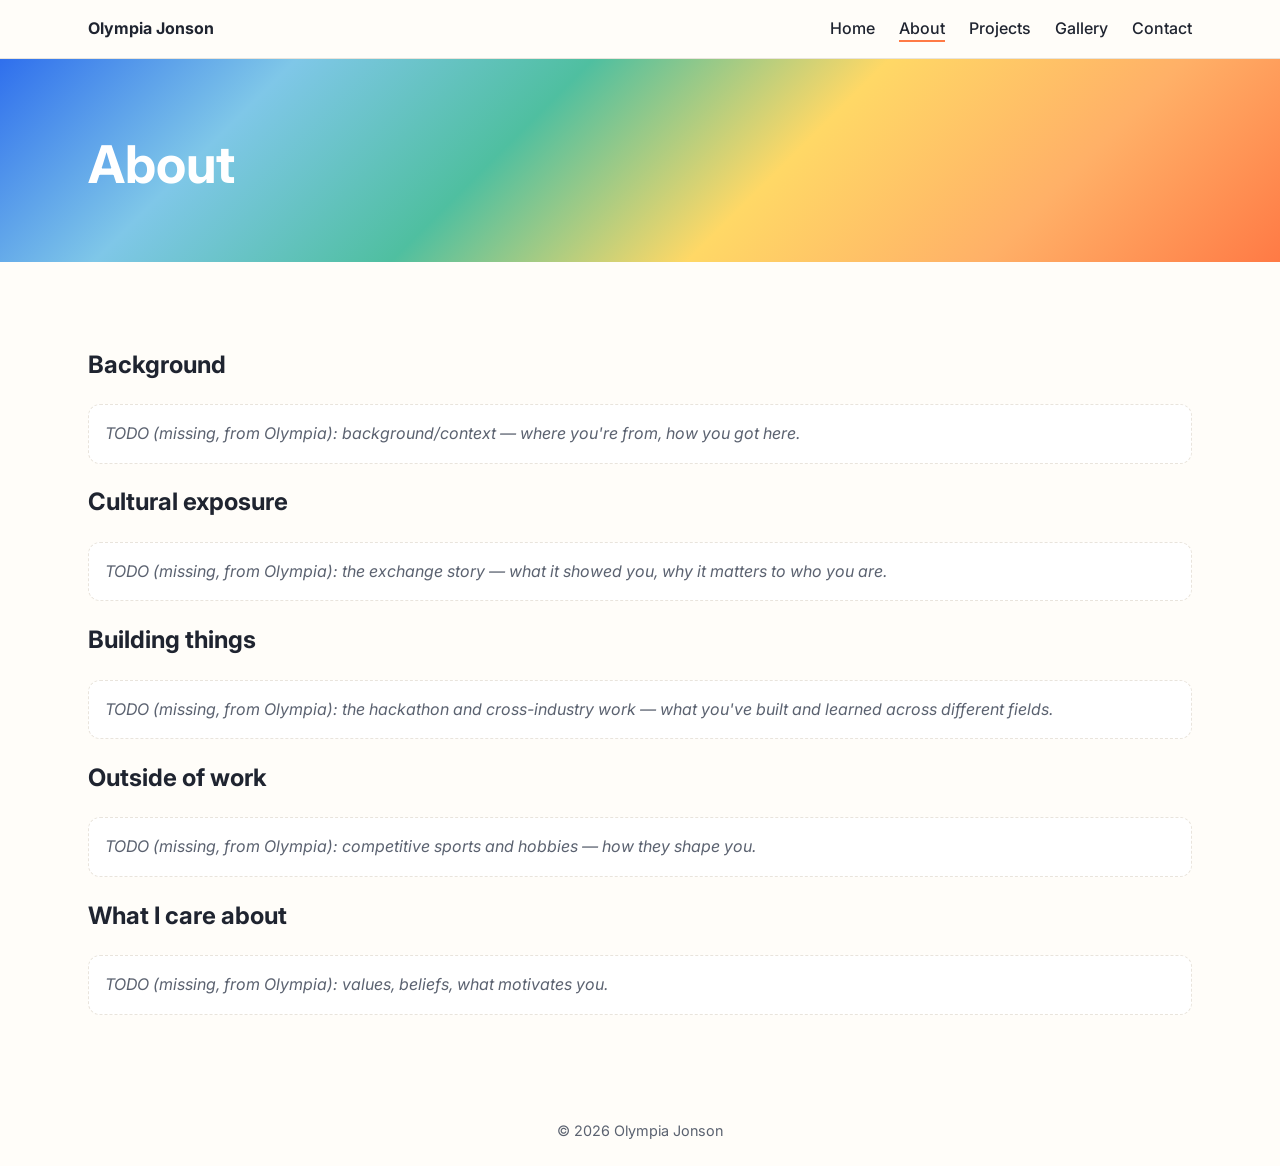
==== about.html @ 2c61a07b "Changes" ====
<!doctype html>
<html lang="en">
<head>
  <meta charset="UTF-8" />
  <meta name="viewport" content="width=device-width, initial-scale=1.0" />
  <title>About — Olympia Jonson</title>
  <link rel="preconnect" href="https://fonts.googleapis.com" />
  <link href="https://fonts.googleapis.com/css2?family=Inter:wght@400;500;600;700&display=swap" rel="stylesheet" />
  <link rel="stylesheet" href="css/styles.css" />
</head>
<body>
  <header class="site-header">
    <nav class="nav" aria-label="Primary">
      <a class="nav__brand" href="index.html">Olympia Jonson</a>
      <button class="nav__toggle" aria-expanded="false" aria-label="Toggle navigation">&#9776;</button>
      <ul class="nav__links">
        <li><a href="index.html">Home</a></li>
        <li><a href="about.html" aria-current="page">About</a></li>
        <li><a href="projects.html">Projects</a></li>
        <li><a href="gallery.html">Gallery</a></li>
        <li><a href="contact.html">Contact</a></li>
      </ul>
    </nav>
  </header>

  <main>
    <section class="hero">
      <div class="container">
        <h1>About</h1>
      </div>
    </section>

    <section class="section">
      <div class="container">
        <h2>Background</h2>
        <p class="placeholder">
          TODO (missing, from Olympia): background/context — where you're from, how you got here.
        </p>

        <h2>Cultural exposure</h2>
        <p class="placeholder">
          TODO (missing, from Olympia): the exchange story — what it showed you, why it matters to who you are.
        </p>

        <h2>Building things</h2>
        <p class="placeholder">
          TODO (missing, from Olympia): the hackathon and cross-industry work — what you've built and learned across
          different fields.
        </p>

        <h2>Outside of work</h2>
        <p class="placeholder">
          TODO (missing, from Olympia): competitive sports and hobbies — how they shape you.
        </p>

        <h2>What I care about</h2>
        <p class="placeholder">
          TODO (missing, from Olympia): values, beliefs, what motivates you.
        </p>
      </div>
    </section>
  </main>

  <footer class="site-footer">
    <div class="container">&copy; 2026 Olympia Jonson</div>
  </footer>

  <script src="js/main.js"></script>
</body>
</html>
---- css/styles.css ----
/* ============================
   Tokens (PRD "Look" section)
   ============================ */
:root {
  /* palette */
  --color-blue: #2F6FED;
  --color-light-blue: #7FC7E8;
  --color-green: #4FBFA0;
  --color-yellow: #FFD866;
  --color-light-orange: #FFB067;
  --color-orange: #FF7A45;

  /* gradient, cool to warm */
  --gradient-sunset: linear-gradient(
    135deg,
    var(--color-blue),
    var(--color-light-blue),
    var(--color-green),
    var(--color-yellow),
    var(--color-light-orange),
    var(--color-orange)
  );

  /* base */
  --color-bg: #FFFDF9;
  --color-surface: #FFFFFF;
  --color-text: #1F2430;
  --color-text-muted: #5B6270;
  --color-border: #E9E4DC;

  /* type */
  --font-base: "Inter", system-ui, -apple-system, sans-serif;

  /* layout */
  --max-width: 72rem;
  --radius: 0.75rem;
  --space-1: 0.5rem;
  --space-2: 1rem;
  --space-3: 1.5rem;
  --space-4: 2.5rem;
  --space-5: 4rem;
}

/* ============================
   Reset / base
   ============================ */
* {
  box-sizing: border-box;
}

html {
  scroll-behavior: smooth;
}

body {
  margin: 0;
  font-family: var(--font-base);
  background: var(--color-bg);
  color: var(--color-text);
  line-height: 1.6;
}

img {
  max-width: 100%;
  display: block;
}

a {
  color: var(--color-blue);
}

.container {
  max-width: var(--max-width);
  margin-inline: auto;
  padding-inline: var(--space-3);
}

.placeholder {
  color: var(--color-text-muted);
  font-style: italic;
  border: 1px dashed var(--color-border);
  border-radius: var(--radius);
  padding: var(--space-2);
  background: var(--color-surface);
}

/* ============================
   Header / nav
   ============================ */
.site-header {
  position: sticky;
  top: 0;
  z-index: 10;
  background: var(--color-bg);
  border-bottom: 1px solid var(--color-border);
}

.nav {
  max-width: var(--max-width);
  margin-inline: auto;
  padding: var(--space-2) var(--space-3);
  display: flex;
  align-items: center;
  justify-content: space-between;
}

.nav__brand {
  font-weight: 700;
  text-decoration: none;
  color: var(--color-text);
}

.nav__toggle {
  display: none;
  background: none;
  border: none;
  font-size: 1.5rem;
  cursor: pointer;
  color: var(--color-text);
}

.nav__links {
  list-style: none;
  display: flex;
  gap: var(--space-3);
  margin: 0;
  padding: 0;
}

.nav__links a {
  text-decoration: none;
  color: var(--color-text);
  font-weight: 500;
  padding-bottom: 2px;
  border-bottom: 2px solid transparent;
}

.nav__links a:hover,
.nav__links a[aria-current="page"] {
  border-bottom-color: var(--color-orange);
}

@media (max-width: 640px) {
  .nav__toggle {
    display: block;
  }

  .nav__links {
    position: absolute;
    top: 100%;
    left: 0;
    right: 0;
    flex-direction: column;
    background: var(--color-bg);
    border-bottom: 1px solid var(--color-border);
    padding: var(--space-2) var(--space-3);
    gap: var(--space-2);
    display: none;
  }

  .nav__links.is-open {
    display: flex;
  }
}

/* ============================
   Hero
   ============================ */
.hero {
  padding: var(--space-5) 0 var(--space-4);
  background: var(--gradient-sunset);
  color: #fff;
}

.hero h1 {
  font-size: clamp(2rem, 5vw, 3.25rem);
  margin: 0 0 var(--space-2);
}

.hero p {
  max-width: 40rem;
  font-size: 1.15rem;
}

/* ============================
   Sections
   ============================ */
.section {
  padding: var(--space-5) 0;
}

.section--muted {
  background: var(--color-surface);
  border-top: 1px solid var(--color-border);
  border-bottom: 1px solid var(--color-border);
}

.section__heading {
  display: flex;
  align-items: baseline;
  justify-content: space-between;
  gap: var(--space-2);
  margin-bottom: var(--space-3);
}

.section__heading h2 {
  margin: 0;
}

.section__link {
  white-space: nowrap;
  font-weight: 600;
  text-decoration: none;
}

/* ============================
   Timeline (accordion)
   ============================ */
.timeline {
  list-style: none;
  margin: 0;
  padding: 0;
  border-top: 1px solid var(--color-border);
}

.timeline__item {
  border-bottom: 1px solid var(--color-border);
}

.timeline__trigger {
  width: 100%;
  display: flex;
  align-items: center;
  justify-content: space-between;
  gap: var(--space-2);
  background: none;
  border: none;
  text-align: left;
  font: inherit;
  font-weight: 600;
  padding: var(--space-3) var(--space-1);
  cursor: pointer;
  color: var(--color-text);
}

.timeline__date {
  color: var(--color-text-muted);
  font-weight: 400;
  font-size: 0.9rem;
}

.timeline__icon {
  transition: transform 0.2s ease;
  flex-shrink: 0;
}

.timeline__trigger[aria-expanded="true"] .timeline__icon {
  transform: rotate(45deg);
}

.timeline__panel {
  display: grid;
  grid-template-rows: 0fr;
  transition: grid-template-rows 0.25s ease;
}

.timeline__panel[data-open="true"] {
  grid-template-rows: 1fr;
}

.timeline__panel-inner {
  overflow: hidden;
}

.timeline__panel p {
  padding: 0 var(--space-1) var(--space-3);
  margin: 0;
  color: var(--color-text-muted);
}

/* ============================
   Cards (projects / preview grids)
   ============================ */
.card-grid {
  display: grid;
  grid-template-columns: repeat(auto-fit, minmax(15rem, 1fr));
  gap: var(--space-3);
}

.card {
  background: var(--color-surface);
  border: 1px solid var(--color-border);
  border-radius: var(--radius);
  padding: var(--space-3);
}

.card h3 {
  margin-top: 0;
}

.card__meta {
  font-size: 0.85rem;
  color: var(--color-text-muted);
}

/* ============================
   Gallery
   ============================ */
.gallery-grid {
  display: grid;
  grid-template-columns: repeat(auto-fit, minmax(12rem, 1fr));
  gap: var(--space-3);
}

.gallery-item img,
.gallery-item .placeholder-img {
  width: 100%;
  aspect-ratio: 4 / 3;
  object-fit: cover;
  border-radius: var(--radius);
}

.placeholder-img {
  background: var(--gradient-sunset);
  display: flex;
  align-items: center;
  justify-content: center;
  color: #fff;
  font-weight: 600;
  text-align: center;
  padding: var(--space-2);
}

.gallery-item figcaption {
  margin-top: var(--space-1);
  color: var(--color-text-muted);
  font-size: 0.9rem;
}

/* ============================
   Contact
   ============================ */
.contact-list {
  list-style: none;
  padding: 0;
  margin: 0 0 var(--space-4);
  display: flex;
  flex-direction: column;
  gap: var(--space-2);
  font-size: 1.1rem;
}

.button {
  display: inline-block;
  background: var(--gradient-sunset);
  color: #fff;
  text-decoration: none;
  font-weight: 700;
  padding: var(--space-2) var(--space-3);
  border-radius: var(--radius);
}

/* ============================
   Footer
   ============================ */
.site-footer {
  padding: var(--space-3) 0;
  text-align: center;
  color: var(--color-text-muted);
  font-size: 0.9rem;
}

/* ============================
   Scroll reveal
   ============================ */
.reveal {
  opacity: 0;
  transform: translateY(24px);
  transition: opacity 0.6s ease, transform 0.6s ease;
}

.reveal.is-visible {
  opacity: 1;
  transform: translateY(0);
}

@media (prefers-reduced-motion: reduce) {
  html {
    scroll-behavior: auto;
  }

  .reveal {
    opacity: 1;
    transform: none;
    transition: none;
  }
}
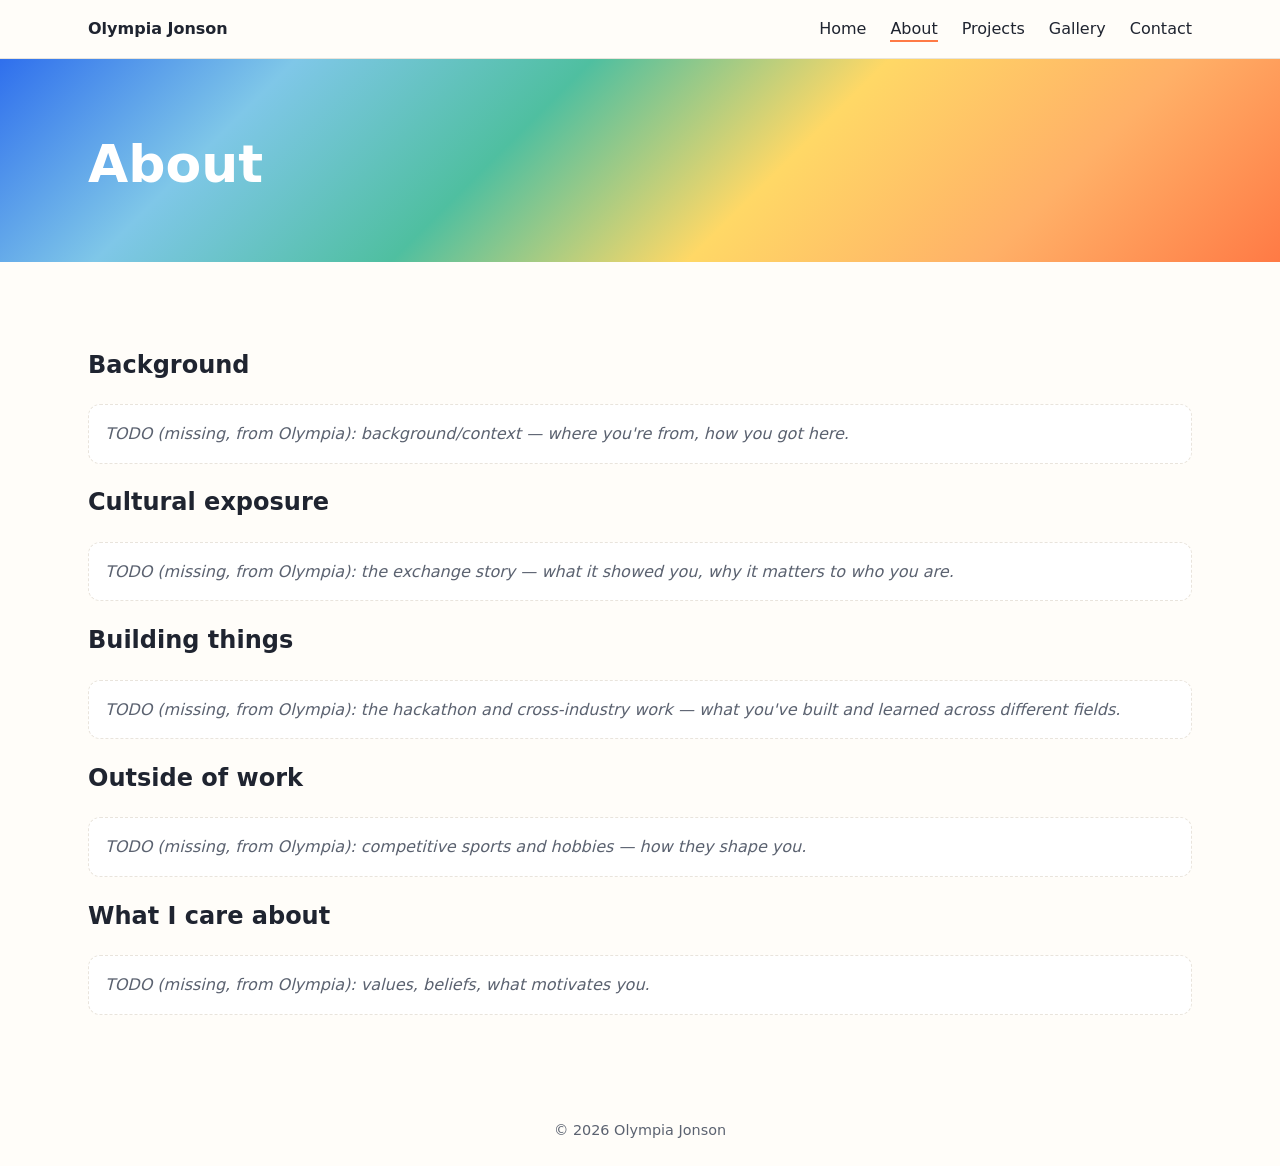
==== commit 9238fa79: "added fonts" ====
--- a/about.html
+++ b/about.html
@@ -4,8 +4,6 @@
   <meta charset="UTF-8" />
   <meta name="viewport" content="width=device-width, initial-scale=1.0" />
   <title>About — Olympia Jonson</title>
-  <link rel="preconnect" href="https://fonts.googleapis.com" />
-  <link href="https://fonts.googleapis.com/css2?family=Inter:wght@400;500;600;700&display=swap" rel="stylesheet" />
   <link rel="stylesheet" href="css/styles.css" />
 </head>
 <body>
